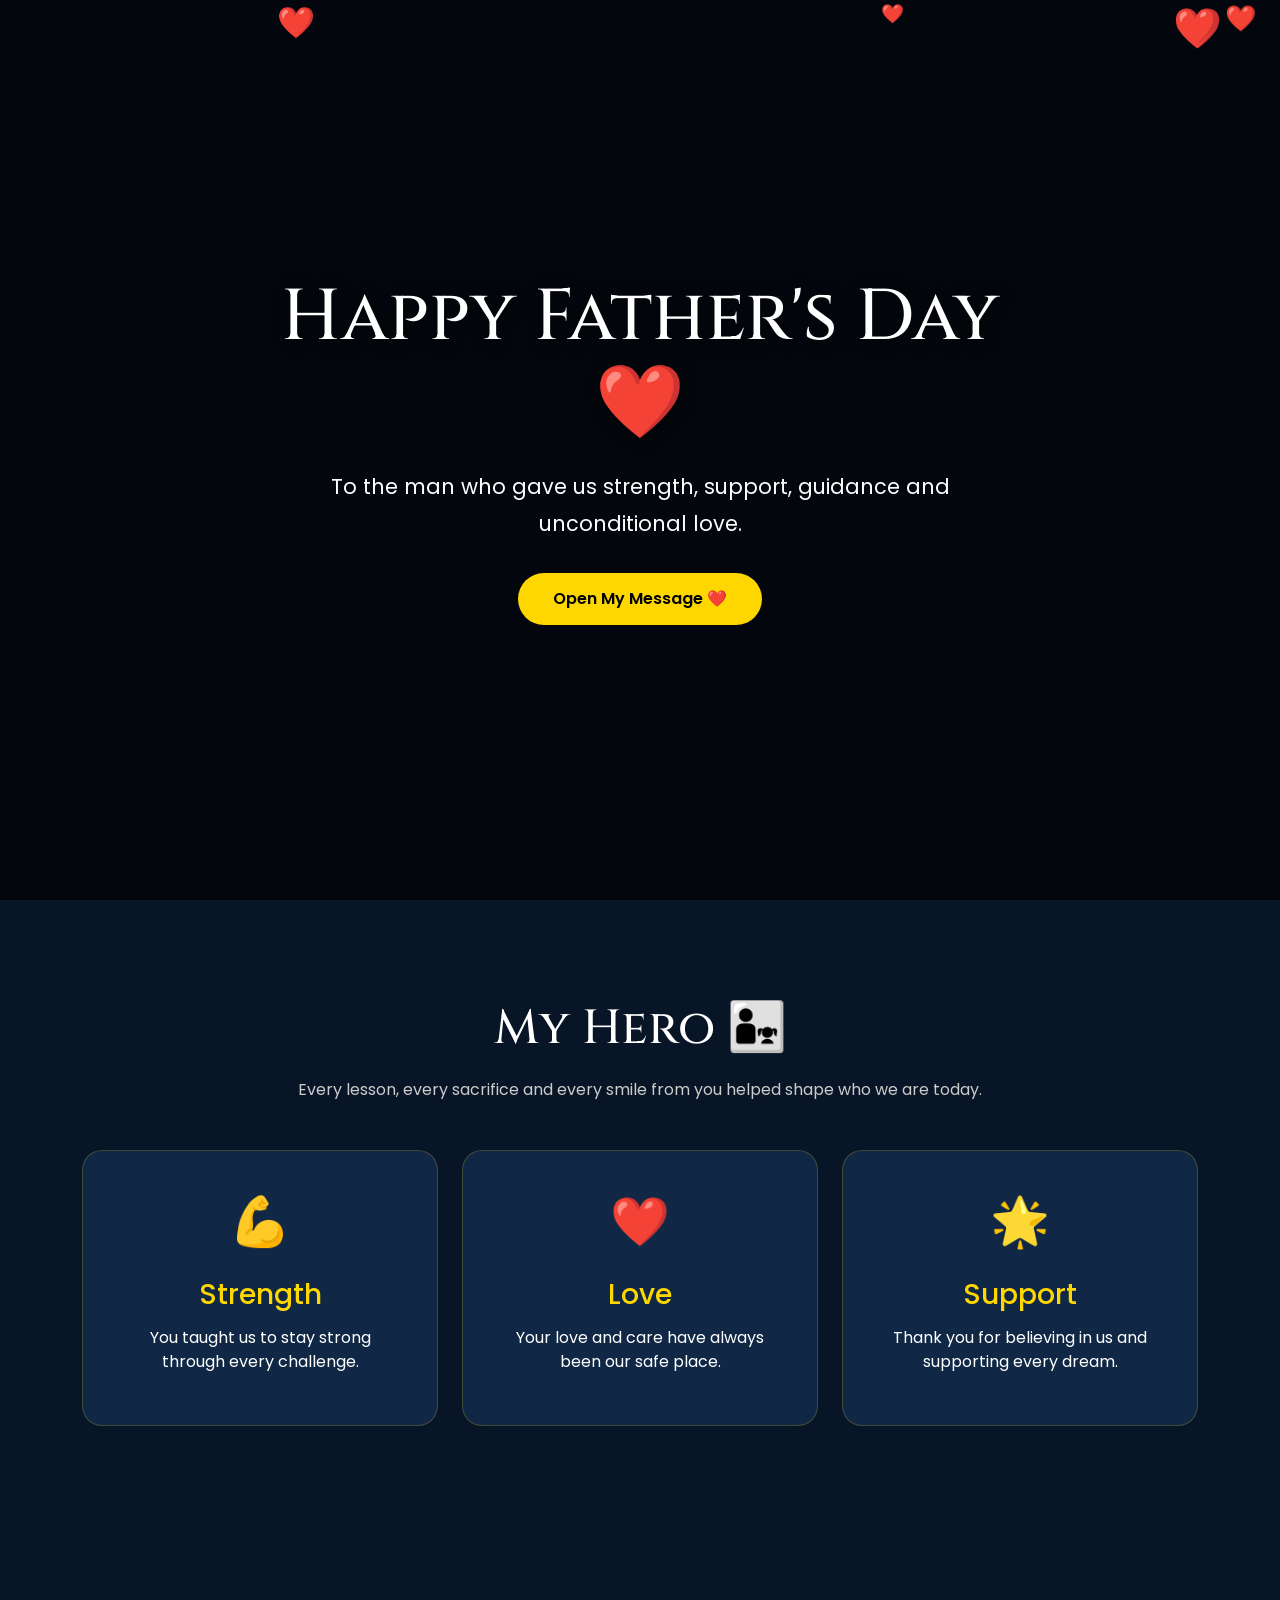
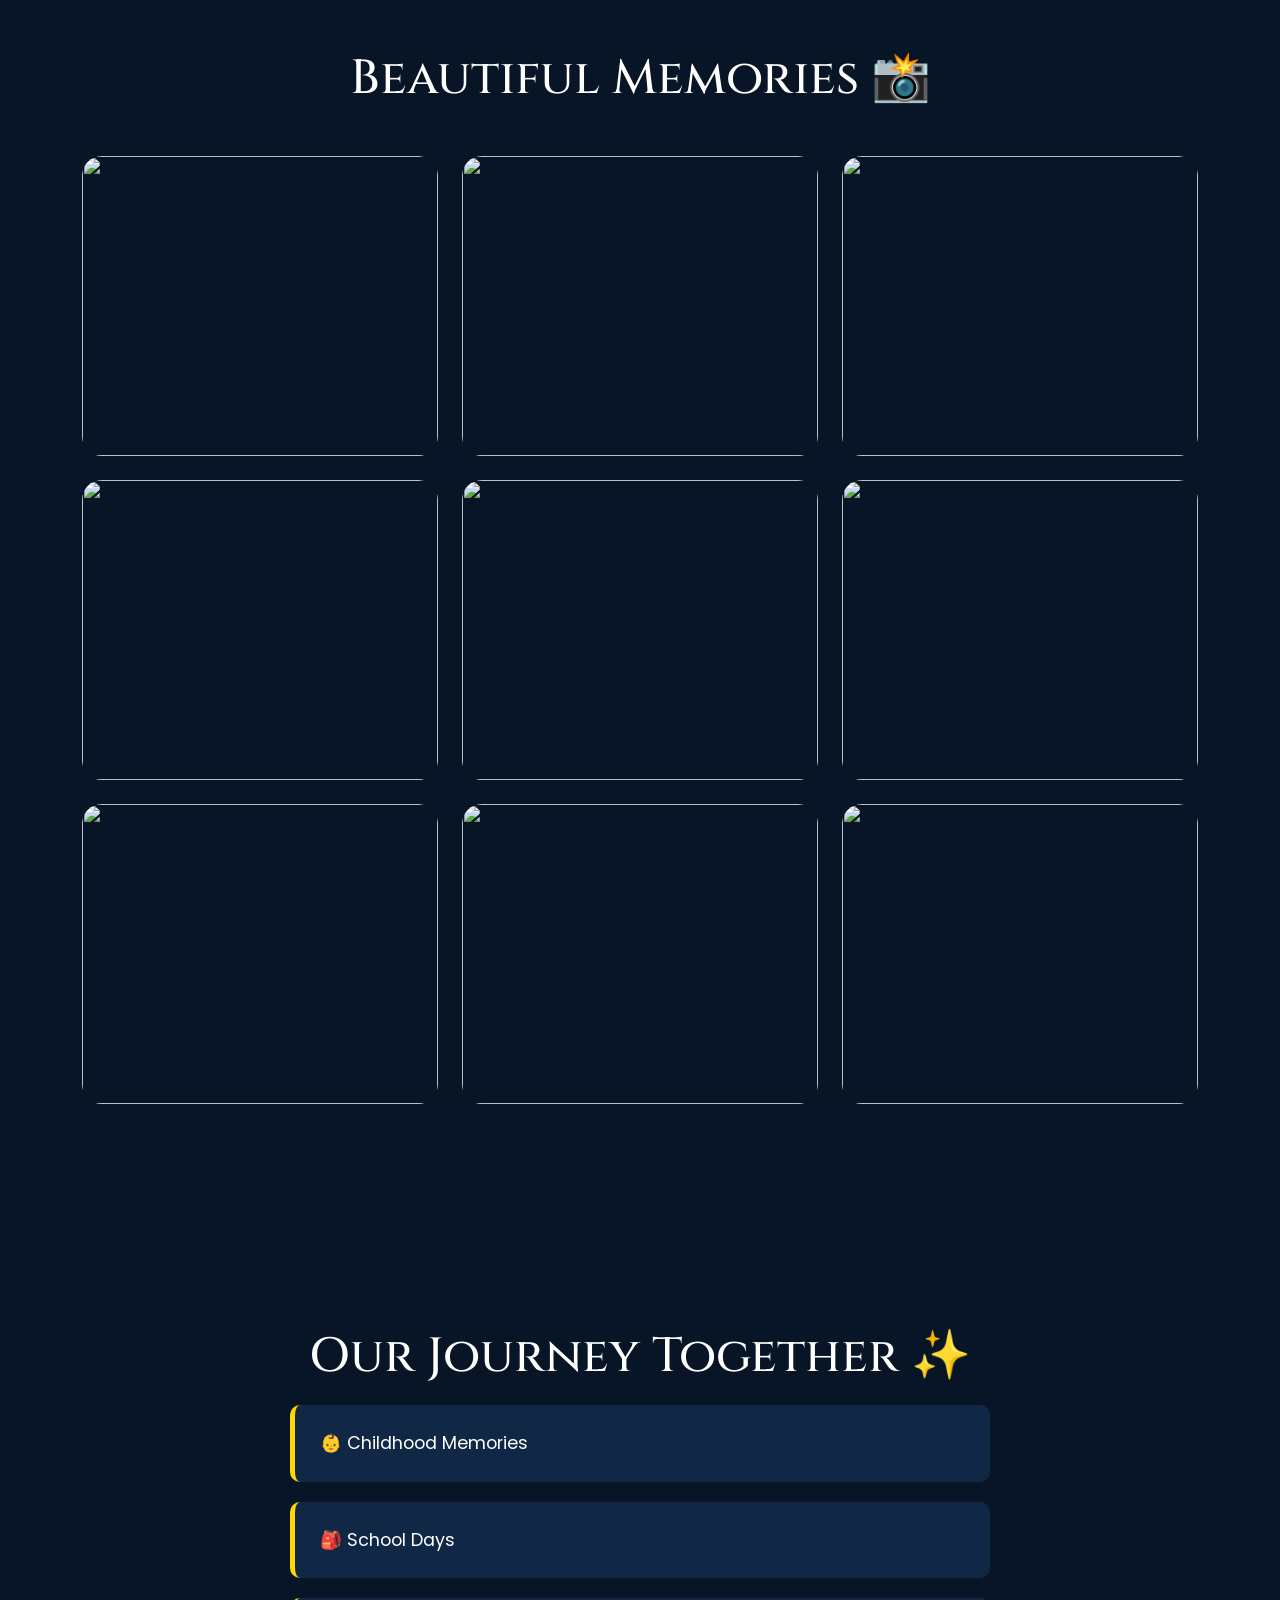
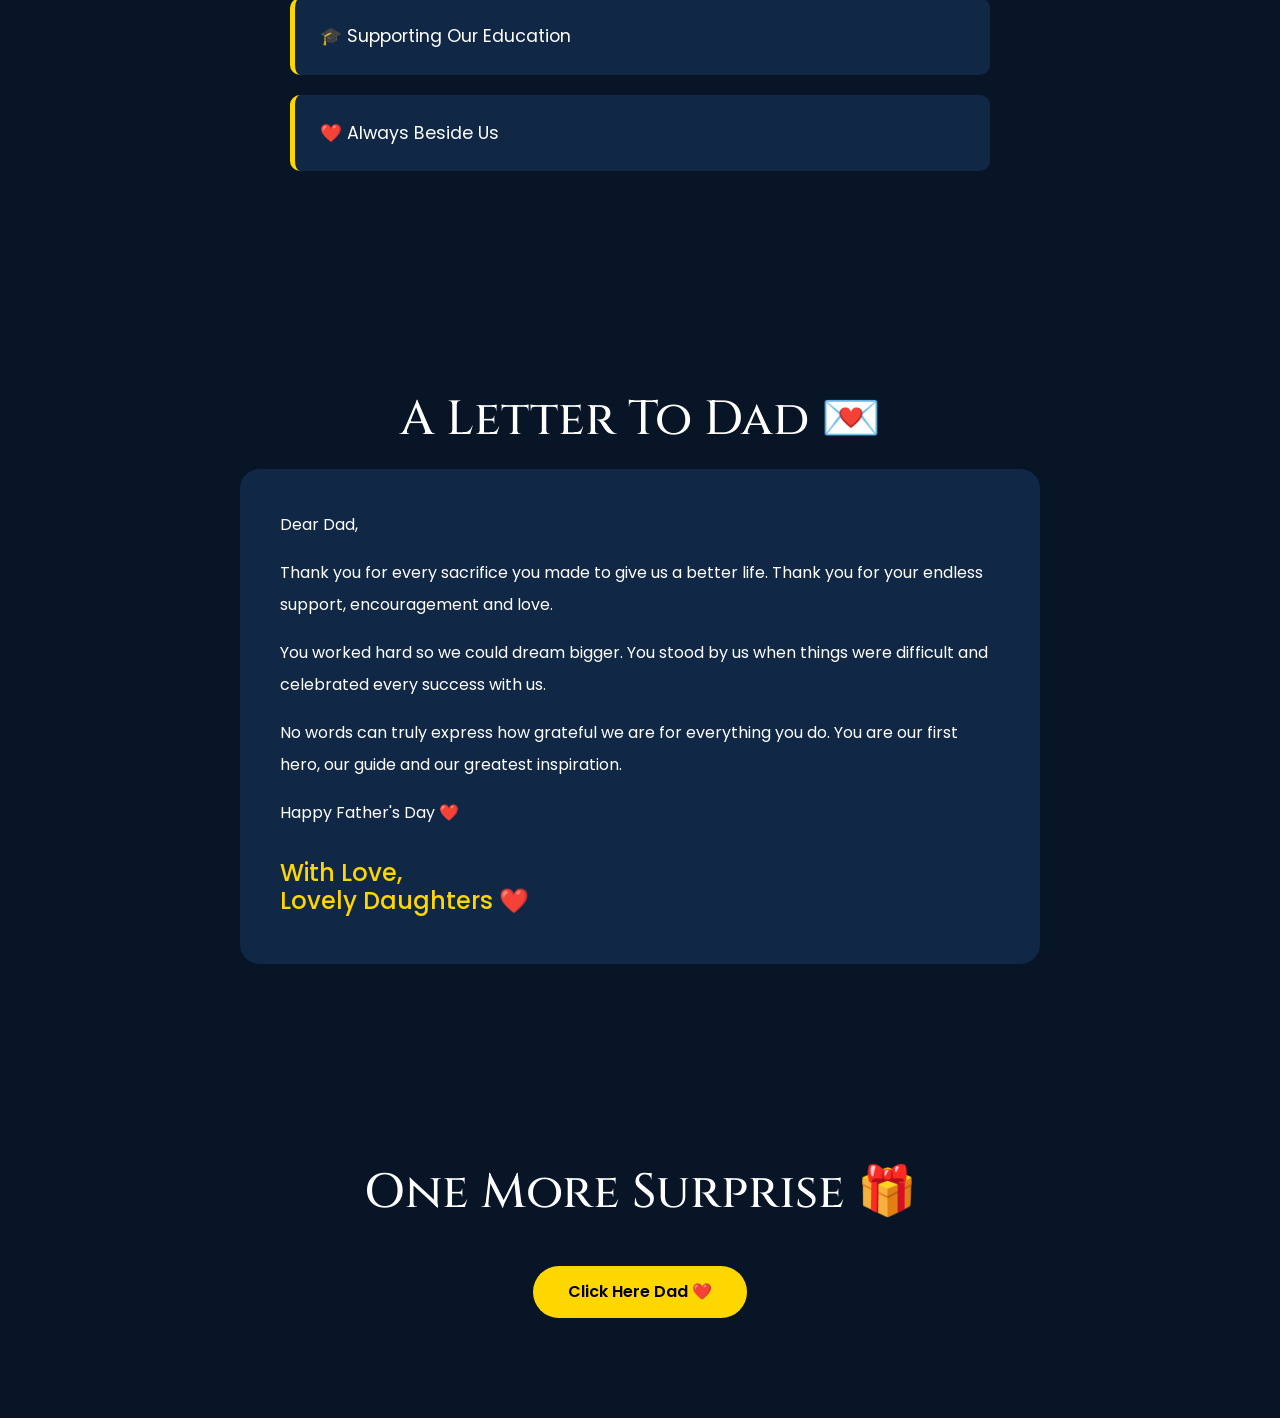
==== index.html @ fd76328b "Initial Father's Day website" ====
<!DOCTYPE html>
<html lang="en">

<head>
    <meta charset="UTF-8">
    <meta name="viewport" content="width=device-width, initial-scale=1.0">
    <title>Happy Father's Day ❤️</title>

    <link href="https://cdn.jsdelivr.net/npm/bootstrap@5.3.3/dist/css/bootstrap.min.css" rel="stylesheet">

    <link href="https://fonts.googleapis.com/css2?family=Cinzel:wght@400;600;700&family=Poppins:wght@300;400;500;600&display=swap" rel="stylesheet">

    <link rel="stylesheet" href="css/style.css">
</head>

<body>

    <!-- Floating Hearts -->
    <div class="hearts-container"></div>

    <!-- Hero Section -->
    <section class="hero">

        <div class="overlay"></div>

        <div class="hero-content">

            <h1 class="hero-title">
                Happy Father's Day ❤️
            </h1>

            <p class="hero-text">
                To the man who gave us strength,
                support, guidance and unconditional love.
            </p>

            <button class="hero-btn" onclick="showMessage()">
                Open My Message ❤️
            </button>

        </div>

    </section>

    <!-- About Dad -->
    <section class="about-section">

        <div class="container">

            <h2 class="section-title">My Hero 👨‍👧</h2>

            <p class="section-subtitle">
                Every lesson, every sacrifice and every smile from you helped shape who we are today.
            </p>

            <div class="row mt-5">

                <div class="col-md-4 mb-4">
                    <div class="about-card">
                        <div class="card-icon">💪</div>
                        <h3>Strength</h3>
                        <p>You taught us to stay strong through every challenge.</p>
                    </div>
                </div>

                <div class="col-md-4 mb-4">
                    <div class="about-card">
                        <div class="card-icon">❤️</div>
                        <h3>Love</h3>
                        <p>Your love and care have always been our safe place.</p>
                    </div>
                </div>

                <div class="col-md-4 mb-4">
                    <div class="about-card">
                        <div class="card-icon">🌟</div>
                        <h3>Support</h3>
                        <p>Thank you for believing in us and supporting every dream.</p>
                    </div>
                </div>

            </div>

        </div>

    </section>

    <!-- Gallery -->
    <section class="gallery-section">

        <div class="container">

            <h2 class="section-title">Beautiful Memories 📸</h2>

            <div class="row mt-5">

                <div class="col-md-4 mb-4">
                    <img src="images/dad1.jpg" class="gallery-img">
                </div>

                <div class="col-md-4 mb-4">
                    <img src="images/dad2.jpg" class="gallery-img">
                </div>

                <div class="col-md-4 mb-4">
                    <img src="images/dad3.jpg" class="gallery-img">
                </div>

                <div class="col-md-4 mb-4">
                    <img src="images/dad4.jpg" class="gallery-img">
                </div>

                <div class="col-md-4 mb-4">
                    <img src="images/dad5.jpg" class="gallery-img">
                </div>

                <div class="col-md-4 mb-4">
                    <img src="images/dad6.jpg" class="gallery-img">
                </div>

                <div class="col-md-4 mb-4">
                    <img src="images/dad7.jpg" class="gallery-img">
                </div>

                <div class="col-md-4 mb-4">
                    <img src="images/dad8.jpg" class="gallery-img">
                </div>

                <div class="col-md-4 mb-4">
                    <img src="images/dad9.jpg" class="gallery-img">
                </div>

            </div>

        </div>

    </section>

    <!-- Timeline -->
    <section class="timeline-section">

        <div class="container">

            <h2 class="section-title">Our Journey Together ✨</h2>

            <div class="timeline">

                <div class="timeline-item">
                    👶 Childhood Memories
                </div>

                <div class="timeline-item">
                    🎒 School Days
                </div>

                <div class="timeline-item">
                    🎓 Supporting Our Education
                </div>

                <div class="timeline-item">
                    ❤️ Always Beside Us
                </div>

            </div>

        </div>

    </section>

    <!-- Letter -->
    <section class="letter-section">

        <div class="container">

            <h2 class="section-title">A Letter To Dad 💌</h2>

            <div class="letter-box">

                <p>
                    Dear Dad,
                </p>

                <p>
                    Thank you for every sacrifice you made to give us a better life.
                    Thank you for your endless support, encouragement and love.
                </p>

                <p>
                    You worked hard so we could dream bigger.
                    You stood by us when things were difficult and celebrated every success with us.
                </p>

                <p>
                    No words can truly express how grateful we are for everything you do.
                    You are our first hero, our guide and our greatest inspiration.
                </p>

                <p>
                    Happy Father's Day ❤️
                </p>

                <h4>
                    With Love,<br>
                    Lovely Daughters ❤️
                </h4>

            </div>

        </div>

    </section>

    <!-- Surprise -->
    <section class="surprise-section">

        <div class="container text-center">

            <h2 class="section-title">
                One More Surprise 🎁
            </h2>

            <button class="hero-btn mt-4" onclick="showMessage()">
                Click Here Dad ❤️
            </button>

        </div>

    </section>

    <!-- Popup -->
    <div id="popup">

        <div class="popup-content">

            <h2>❤️ Happy Father's Day ❤️</h2>

            <p>
                Thank you for your sacrifices,
                your support,
                your love,
                and for always being there for us.
            </p>

            <p>
                We love you Dad ❤️
            </p>

            <button class="hero-btn" onclick="closeMessage()">
                Close
            </button>

        </div>

    </div>

    <script src="js/script.js"></script>

</body>

</html>
---- css/style.css ----
@import url('https://fonts.googleapis.com/css2?family=Cinzel:wght@400;600;700&family=Poppins:wght@300;400;500;600&display=swap');

*{
    margin:0;
    padding:0;
    box-sizing:border-box;
}

html{
    scroll-behavior:smooth;
}

body{
    font-family:'Poppins',sans-serif;
    background:#081526;
    color:white;
    overflow-x:hidden;
}

/* Floating Hearts */

.hearts-container{
    position:fixed;
    width:100%;
    height:100%;
    top:0;
    left:0;
    pointer-events:none;
    z-index:1;
}

.heart{
    position:absolute;
    color:#FFD700;
    font-size:20px;
    animation:floatHeart 8s linear infinite;
}

@keyframes floatHeart{
    0%{
        transform:translateY(100vh);
        opacity:0;
    }

    10%{
        opacity:1;
    }

    100%{
        transform:translateY(-100px);
        opacity:0;
    }
}

/* Hero */

.hero{
    height:100vh;
    background:url('../images/dad.jpg');
    background-size:cover;
    background-position:center;
    position:relative;
    display:flex;
    justify-content:center;
    align-items:center;
    text-align:center;
}

.overlay{
    position:absolute;
    width:100%;
    height:100%;
    background:rgba(0,0,0,0.65);
}

.hero-content{
    position:relative;
    z-index:2;
    max-width:800px;
    padding:20px;
}

.hero-title{
    font-family:'Cinzel',serif;
    font-size:4.5rem;
    margin-bottom:20px;
    text-shadow:2px 2px 15px rgba(0,0,0,0.8);
}

.hero-text{
    font-size:1.3rem;
    line-height:1.8;
    margin-bottom:30px;
}

.hero-btn{
    background:#FFD700;
    color:#000;
    border:none;
    padding:14px 35px;
    border-radius:50px;
    font-weight:600;
    transition:0.3s;
    cursor:pointer;
}

.hero-btn:hover{
    transform:translateY(-5px);
    box-shadow:0 10px 20px rgba(255,215,0,0.3);
}

/* Sections */

.about-section,
.gallery-section,
.timeline-section,
.letter-section,
.surprise-section{
    padding:100px 0;
}

.section-title{
    text-align:center;
    font-family:'Cinzel',serif;
    font-size:3rem;
    margin-bottom:20px;
}

.section-subtitle{
    text-align:center;
    max-width:700px;
    margin:auto;
    color:#cccccc;
}

/* Cards */

.about-card{
    background:#102845;
    padding:35px;
    border-radius:20px;
    text-align:center;
    transition:0.4s;
    height:100%;
    border:1px solid rgba(255,215,0,0.2);
}

.about-card:hover{
    transform:translateY(-10px);
}

.card-icon{
    font-size:3rem;
    margin-bottom:20px;
}

.about-card h3{
    color:#FFD700;
    margin-bottom:15px;
}

/* Gallery */

.gallery-img{
    width:100%;
    height:300px;
    object-fit:cover;
    border-radius:20px;
    transition:0.4s;
}

.gallery-img:hover{
    transform:scale(1.05);
}

/* Timeline */

.timeline{
    max-width:700px;
    margin:auto;
}

.timeline-item{
    background:#102845;
    margin:20px 0;
    padding:25px;
    border-left:5px solid #FFD700;
    border-radius:10px;
    font-size:1.1rem;
}

/* Letter */

.letter-box{
    max-width:800px;
    margin:auto;
    background:#102845;
    padding:40px;
    border-radius:20px;
    line-height:2;
    text-align:left;
}

.letter-box h4{
    margin-top:30px;
    color:#FFD700;
}

/* Popup */

#popup{
    position:fixed;
    top:0;
    left:0;
    width:100%;
    height:100%;
    background:rgba(0,0,0,0.8);
    display:none;
    justify-content:center;
    align-items:center;
    z-index:9999;
}

.popup-content{
    background:white;
    color:black;
    max-width:500px;
    width:90%;
    padding:40px;
    border-radius:20px;
    text-align:center;
}

.popup-content h2{
    margin-bottom:20px;
}

.popup-content p{
    margin-bottom:15px;
    line-height:1.8;
}

/* Mobile */

@media(max-width:768px){

    .hero-title{
        font-size:2.7rem;
    }

    .hero-text{
        font-size:1rem;
    }

    .section-title{
        font-size:2rem;
    }

    .gallery-img{
        height:220px;
    }

    .letter-box{
        padding:25px;
    }
}
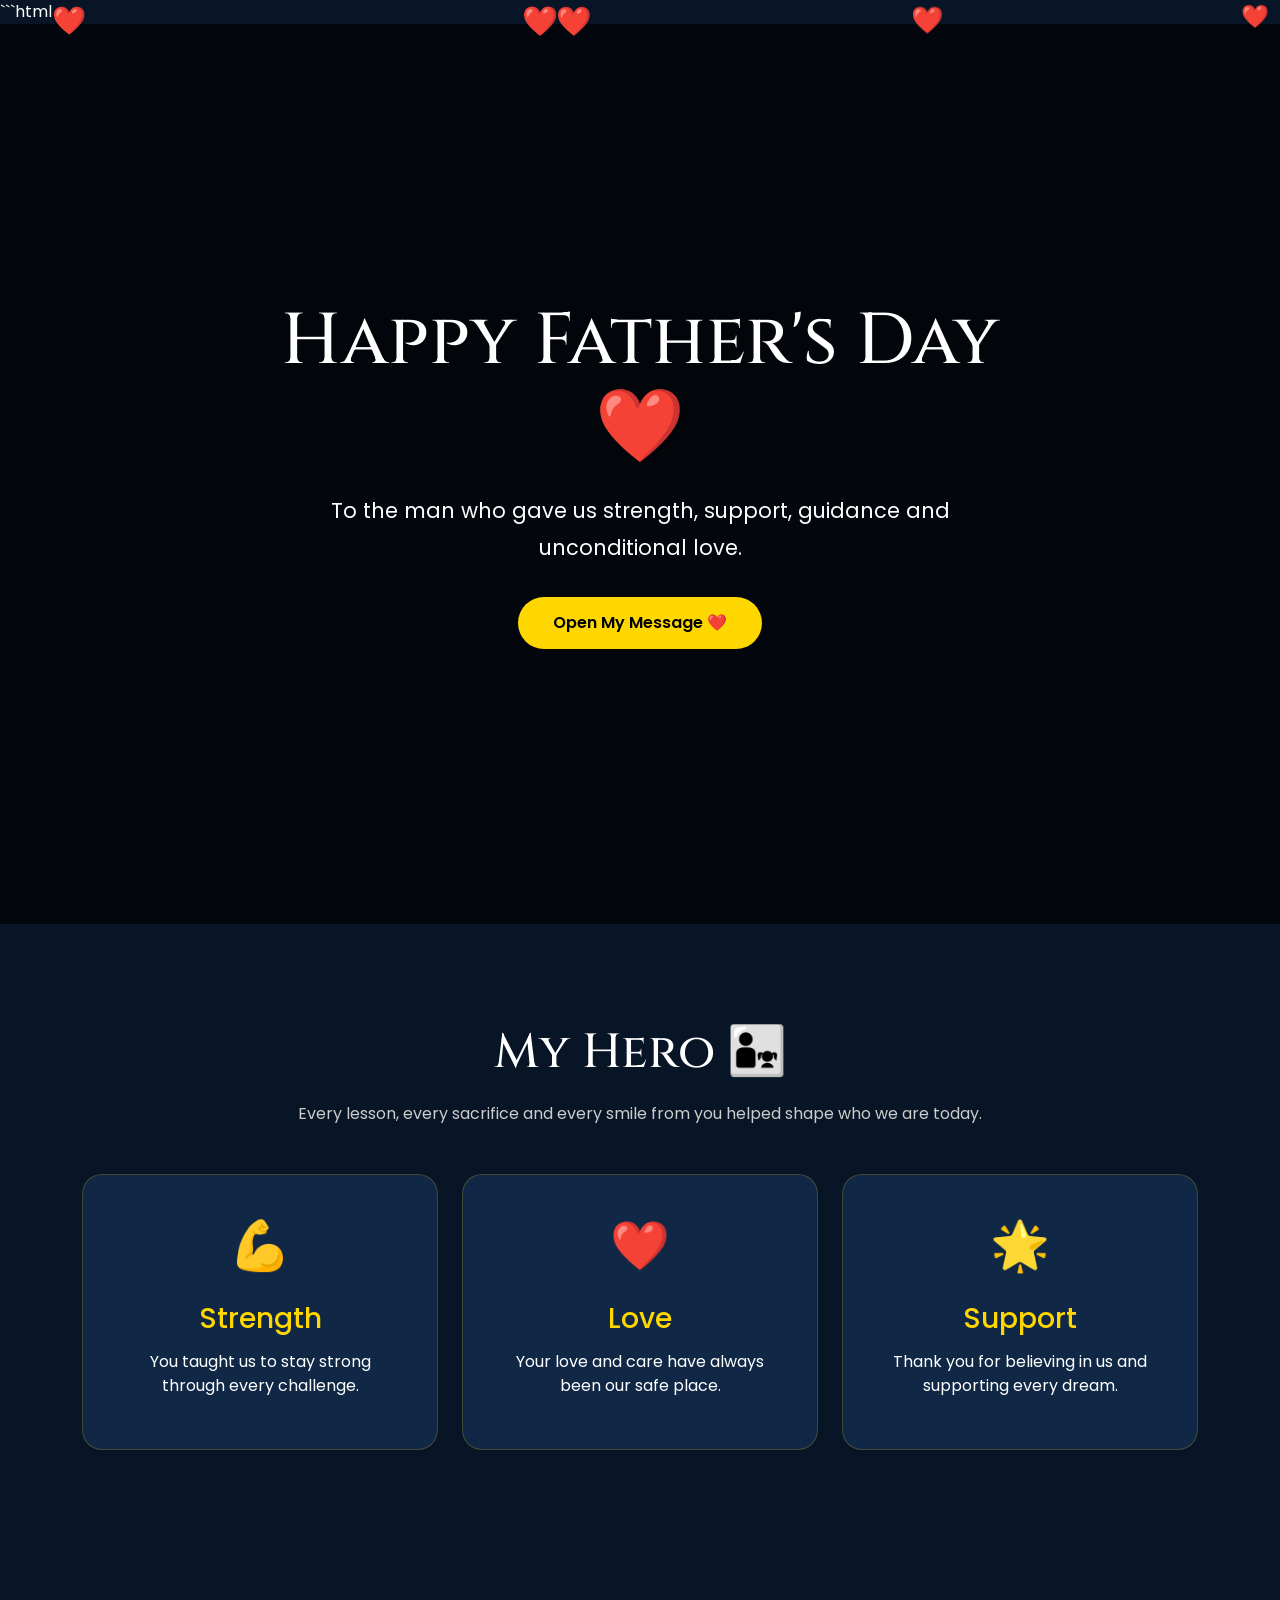
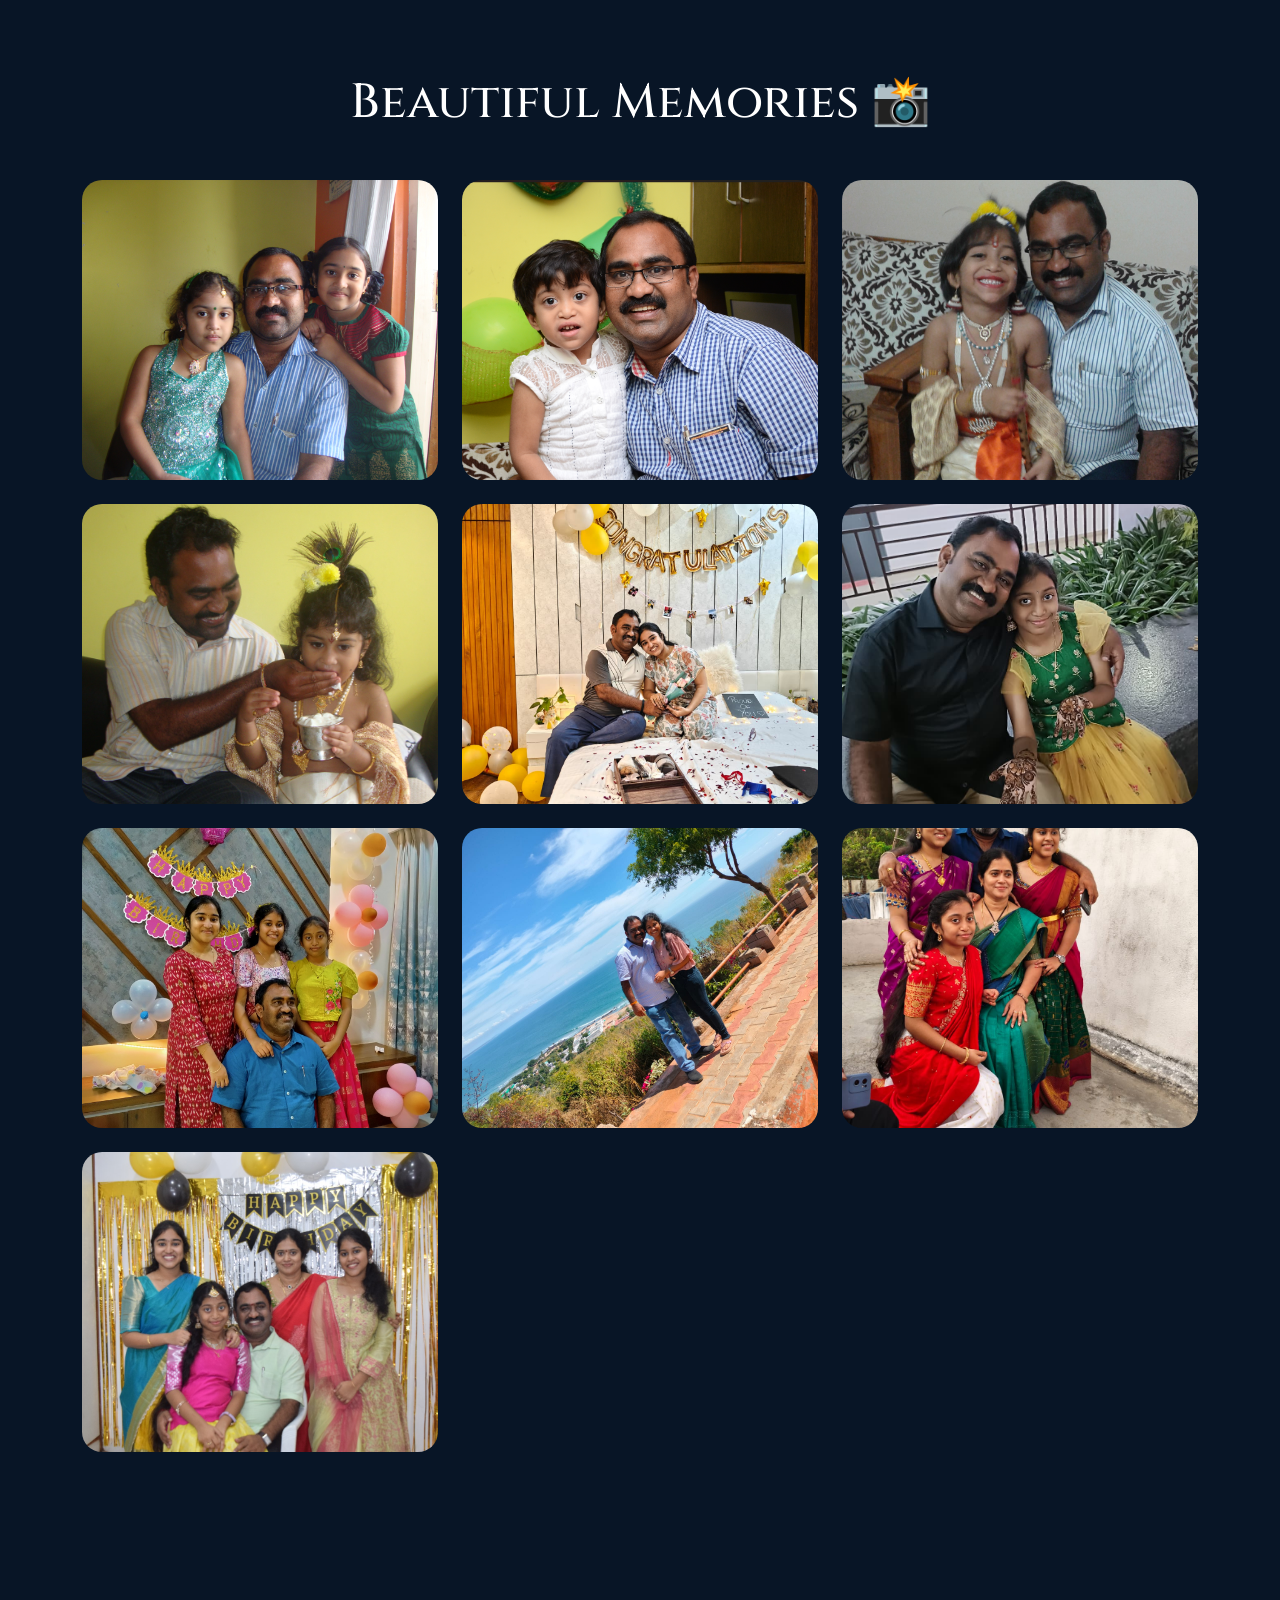
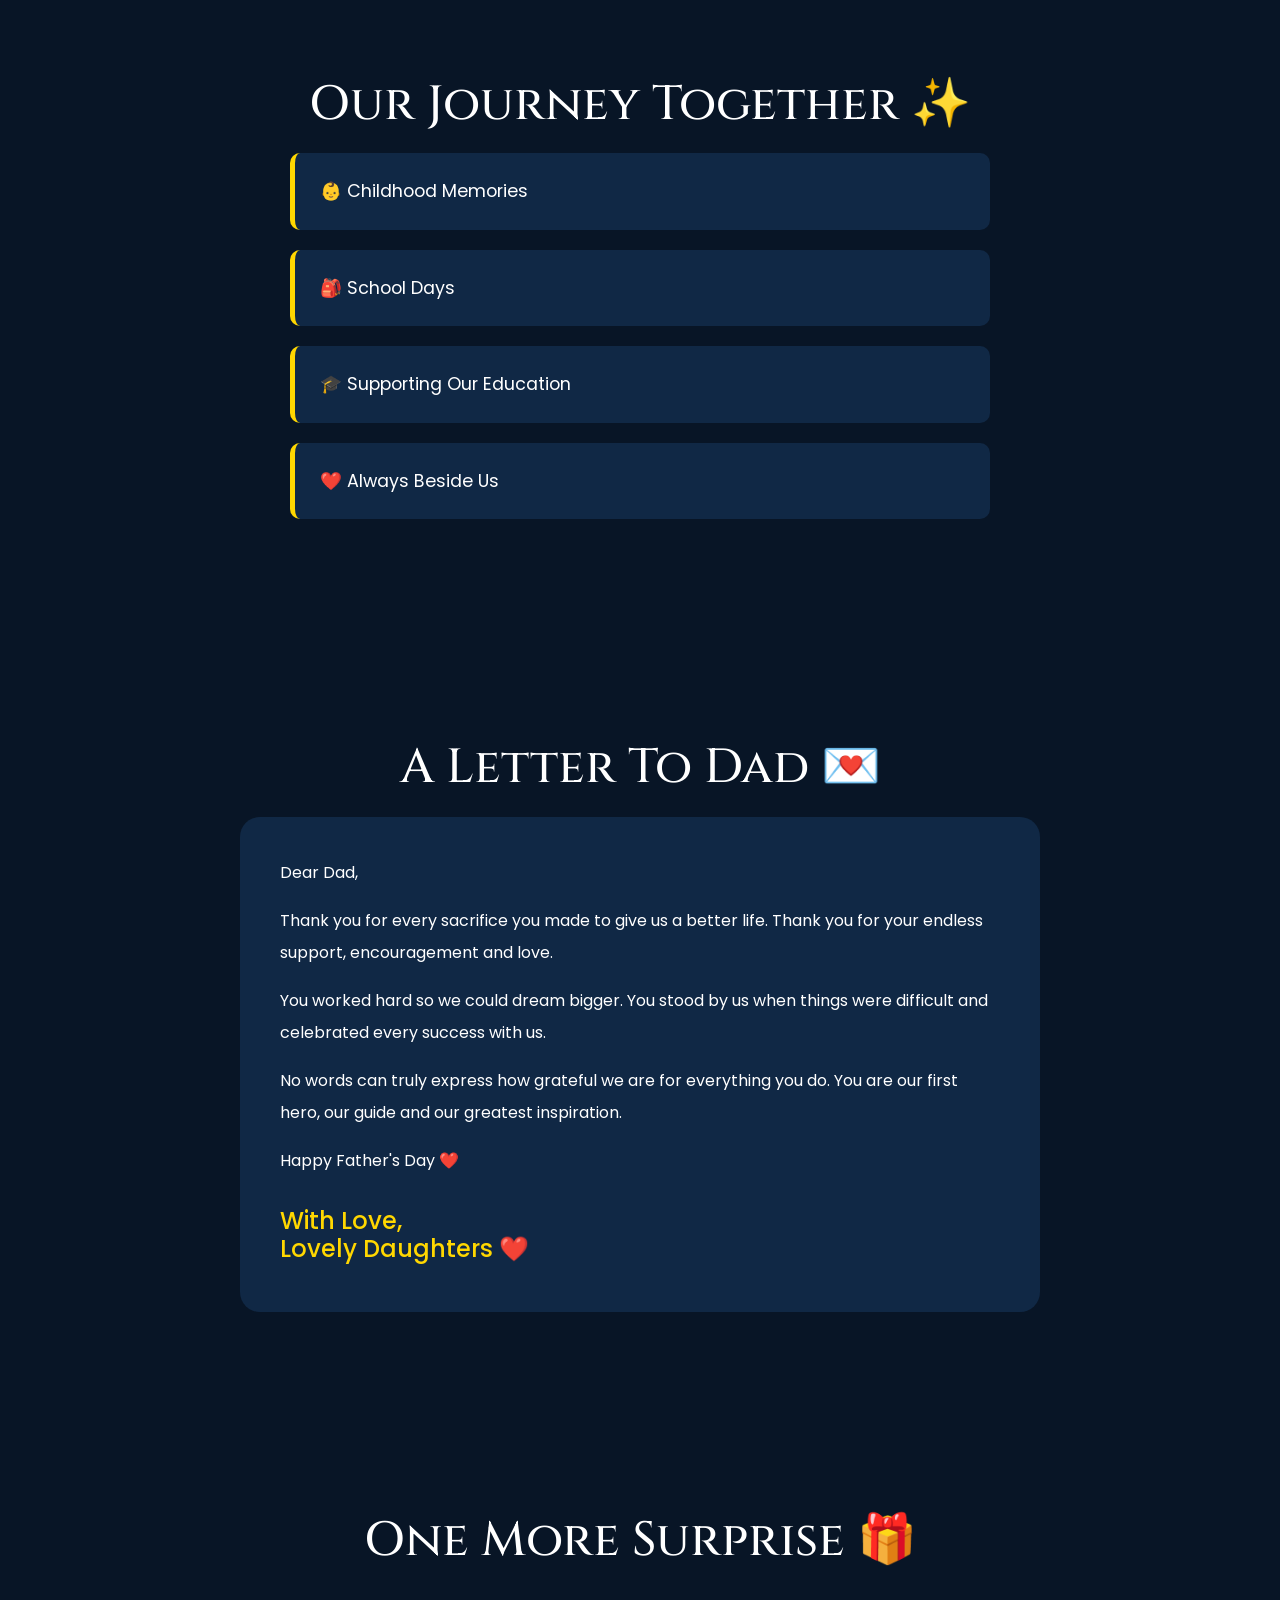
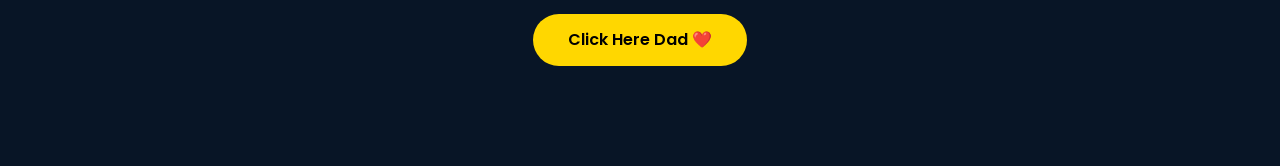
==== commit 76ae12b1: "Fixed all image paths" ====
--- a/index.html
+++ b/index.html
@@ -1,3 +1,4 @@
+```html
 <!DOCTYPE html>
 <html lang="en">
 
@@ -15,10 +16,8 @@
 
 <body>
 
-    <!-- Floating Hearts -->
     <div class="hearts-container"></div>
 
-    <!-- Hero Section -->
     <section class="hero">
 
         <div class="overlay"></div>
@@ -42,7 +41,6 @@
 
     </section>
 
-    <!-- About Dad -->
     <section class="about-section">
 
         <div class="container">
@@ -85,7 +83,6 @@
 
     </section>
 
-    <!-- Gallery -->
     <section class="gallery-section">
 
         <div class="container">
@@ -95,48 +92,51 @@
             <div class="row mt-5">
 
                 <div class="col-md-4 mb-4">
-                    <img src="images/dad1.jpg" class="gallery-img">
-                </div>
-
-                <div class="col-md-4 mb-4">
-                    <img src="images/dad2.jpg" class="gallery-img">
-                </div>
-
-                <div class="col-md-4 mb-4">
-                    <img src="images/dad3.jpg" class="gallery-img">
-                </div>
-
-                <div class="col-md-4 mb-4">
-                    <img src="images/dad4.jpg" class="gallery-img">
-                </div>
-
-                <div class="col-md-4 mb-4">
-                    <img src="images/dad5.jpg" class="gallery-img">
-                </div>
-
-                <div class="col-md-4 mb-4">
-                    <img src="images/dad6.jpg" class="gallery-img">
-                </div>
-
-                <div class="col-md-4 mb-4">
-                    <img src="images/dad7.jpg" class="gallery-img">
-                </div>
-
-                <div class="col-md-4 mb-4">
-                    <img src="images/dad8.jpg" class="gallery-img">
-                </div>
-
-                <div class="col-md-4 mb-4">
-                    <img src="images/dad9.jpg" class="gallery-img">
-                </div>
-
-            </div>
-
-        </div>
-
-    </section>
-
-    <!-- Timeline -->
+                    <img src="images/dad1.png" class="gallery-img">
+                </div>
+
+                <div class="col-md-4 mb-4">
+                    <img src="images/dad2.png" class="gallery-img">
+                </div>
+
+                <div class="col-md-4 mb-4">
+                    <img src="images/dad3.png" class="gallery-img">
+                </div>
+
+                <div class="col-md-4 mb-4">
+                    <img src="images/dad4.png" class="gallery-img">
+                </div>
+
+                <div class="col-md-4 mb-4">
+                    <img src="images/dad5.png" class="gallery-img">
+                </div>
+
+                <div class="col-md-4 mb-4">
+                    <img src="images/dad6.png" class="gallery-img">
+                </div>
+
+                <div class="col-md-4 mb-4">
+                    <img src="images/dad7.png" class="gallery-img">
+                </div>
+
+                <div class="col-md-4 mb-4">
+                    <img src="images/dad8.png" class="gallery-img">
+                </div>
+
+                <div class="col-md-4 mb-4">
+                    <img src="images/dad9.png" class="gallery-img">
+                </div>
+
+                <div class="col-md-4 mb-4">
+                    <img src="images/dad10.png" class="gallery-img">
+                </div>
+
+            </div>
+
+        </div>
+
+    </section>
+
     <section class="timeline-section">
 
         <div class="container">
@@ -167,7 +167,6 @@
 
     </section>
 
-    <!-- Letter -->
     <section class="letter-section">
 
         <div class="container">
@@ -176,9 +175,7 @@
 
             <div class="letter-box">
 
-                <p>
-                    Dear Dad,
-                </p>
+                <p>Dear Dad,</p>
 
                 <p>
                     Thank you for every sacrifice you made to give us a better life.
@@ -210,7 +207,6 @@
 
     </section>
 
-    <!-- Surprise -->
     <section class="surprise-section">
 
         <div class="container text-center">
@@ -227,7 +223,6 @@
 
     </section>
 
-    <!-- Popup -->
     <div id="popup">
 
         <div class="popup-content">
@@ -257,4 +252,5 @@
 
 </body>
 
-</html>+</html>
+
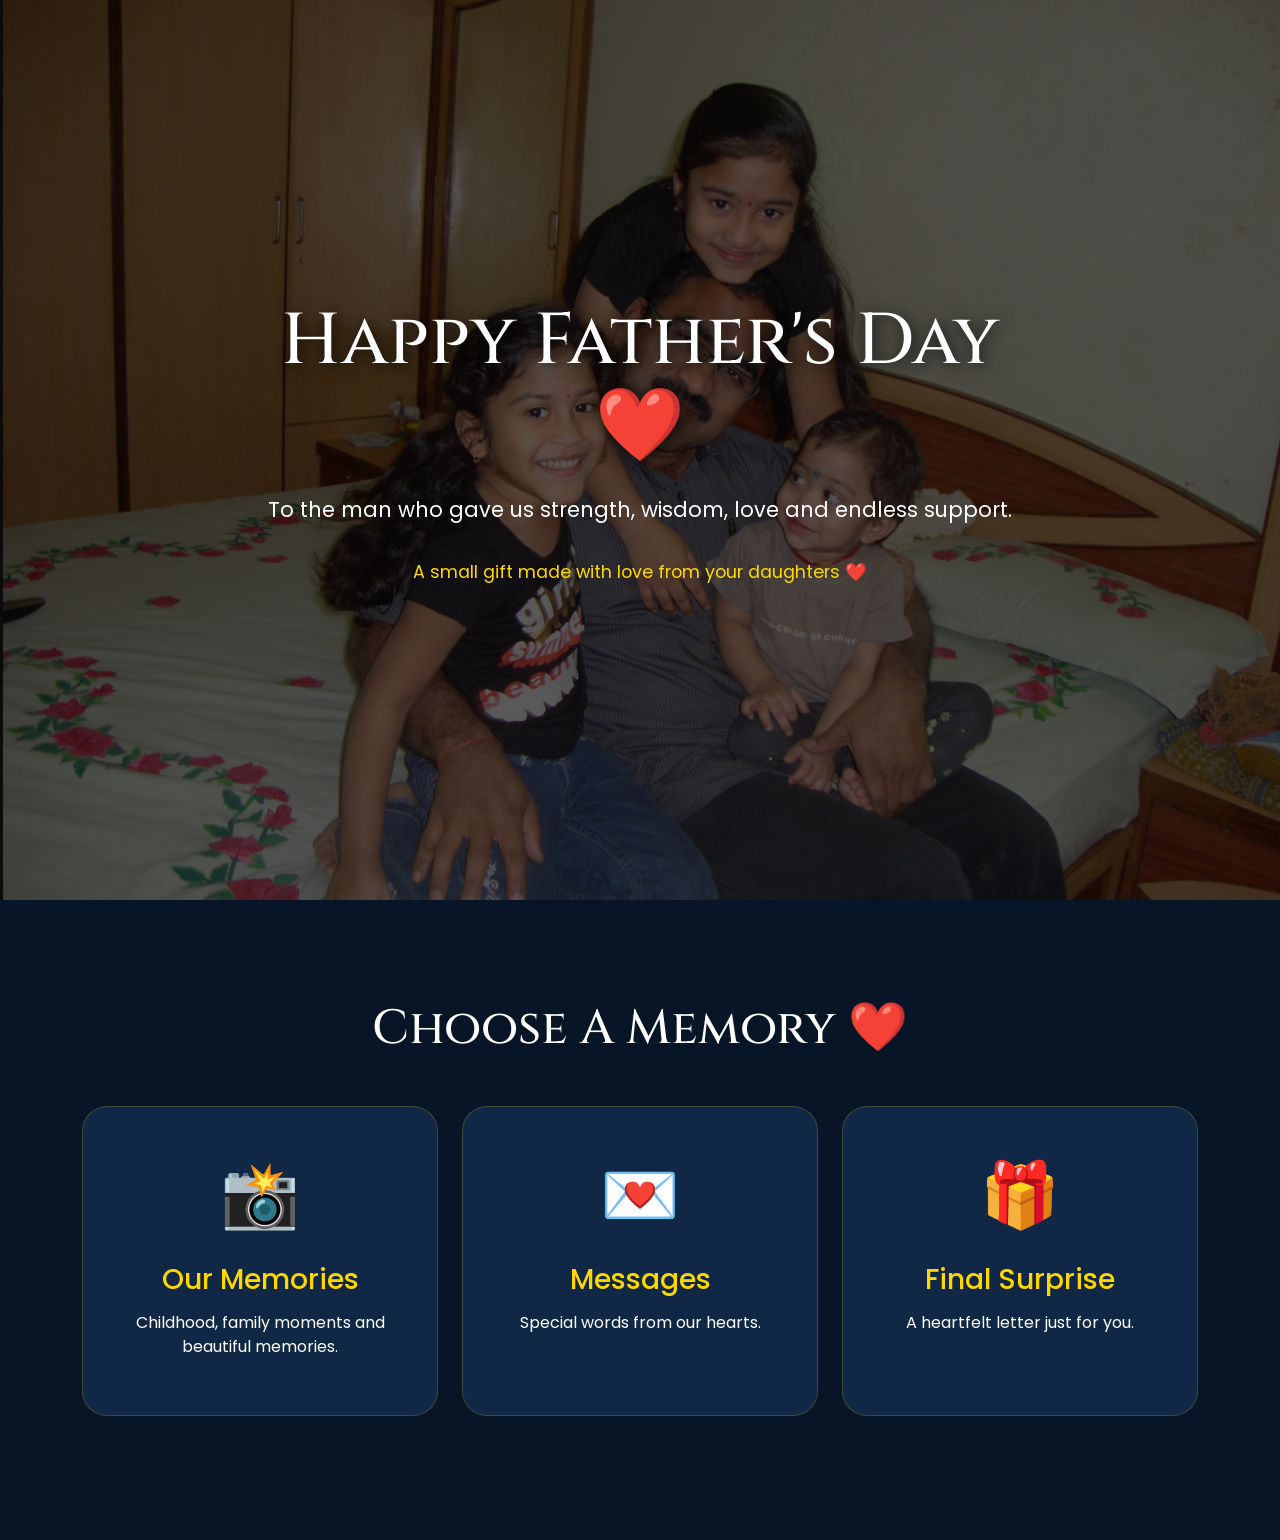
==== commit 21541c95: "Added premium homepage" ====
--- a/index.html
+++ b/index.html
@@ -1,22 +1,32 @@
-```html
 <!DOCTYPE html>
 <html lang="en">
 
 <head>
+
     <meta charset="UTF-8">
     <meta name="viewport" content="width=device-width, initial-scale=1.0">
+
     <title>Happy Father's Day ❤️</title>
 
-    <link href="https://cdn.jsdelivr.net/npm/bootstrap@5.3.3/dist/css/bootstrap.min.css" rel="stylesheet">
+    <link href="https://cdn.jsdelivr.net/npm/bootstrap@5.3.3/dist/css/bootstrap.min.css"
+          rel="stylesheet">
 
-    <link href="https://fonts.googleapis.com/css2?family=Cinzel:wght@400;600;700&family=Poppins:wght@300;400;500;600&display=swap" rel="stylesheet">
+    <link href="https://fonts.googleapis.com/css2?family=Cinzel:wght@400;600;700&family=Poppins:wght@300;400;500;600&display=swap"
+          rel="stylesheet">
 
     <link rel="stylesheet" href="css/style.css">
+
 </head>
 
 <body>
 
-    <div class="hearts-container"></div>
+    <!-- Background Music -->
+
+    <audio autoplay loop>
+        <source src="music/song.mp3" type="audio/mpeg">
+    </audio>
+
+    <!-- Hero Section -->
 
     <section class="hero">
 
@@ -30,51 +40,87 @@
 
             <p class="hero-text">
                 To the man who gave us strength,
-                support, guidance and unconditional love.
+                wisdom, love and endless support.
             </p>
 
-            <button class="hero-btn" onclick="showMessage()">
-                Open My Message ❤️
-            </button>
+            <p class="hero-subtext">
+                A small gift made with love from your daughters ❤️
+            </p>
 
         </div>
 
     </section>
 
-    <section class="about-section">
+    <!-- Navigation Cards -->
+
+    <section class="home-menu">
 
         <div class="container">
 
-            <h2 class="section-title">My Hero 👨‍👧</h2>
-
-            <p class="section-subtitle">
-                Every lesson, every sacrifice and every smile from you helped shape who we are today.
-            </p>
+            <h2 class="section-title">
+                Choose A Memory ❤️
+            </h2>
 
             <div class="row mt-5">
 
                 <div class="col-md-4 mb-4">
-                    <div class="about-card">
-                        <div class="card-icon">💪</div>
-                        <h3>Strength</h3>
-                        <p>You taught us to stay strong through every challenge.</p>
-                    </div>
+
+                    <a href="memories.html" class="menu-card-link">
+
+                        <div class="menu-card">
+
+                            <div class="menu-icon">📸</div>
+
+                            <h3>Our Memories</h3>
+
+                            <p>
+                                Childhood, family moments and beautiful memories.
+                            </p>
+
+                        </div>
+
+                    </a>
+
                 </div>
 
                 <div class="col-md-4 mb-4">
-                    <div class="about-card">
-                        <div class="card-icon">❤️</div>
-                        <h3>Love</h3>
-                        <p>Your love and care have always been our safe place.</p>
-                    </div>
+
+                    <a href="messages.html" class="menu-card-link">
+
+                        <div class="menu-card">
+
+                            <div class="menu-icon">💌</div>
+
+                            <h3>Messages</h3>
+
+                            <p>
+                                Special words from our hearts.
+                            </p>
+
+                        </div>
+
+                    </a>
+
                 </div>
 
                 <div class="col-md-4 mb-4">
-                    <div class="about-card">
-                        <div class="card-icon">🌟</div>
-                        <h3>Support</h3>
-                        <p>Thank you for believing in us and supporting every dream.</p>
-                    </div>
+
+                    <a href="final.html" class="menu-card-link">
+
+                        <div class="menu-card">
+
+                            <div class="menu-icon">🎁</div>
+
+                            <h3>Final Surprise</h3>
+
+                            <p>
+                                A heartfelt letter just for you.
+                            </p>
+
+                        </div>
+
+                    </a>
+
                 </div>
 
             </div>
@@ -83,173 +129,6 @@
 
     </section>
 
-    <section class="gallery-section">
-
-        <div class="container">
-
-            <h2 class="section-title">Beautiful Memories 📸</h2>
-
-            <div class="row mt-5">
-
-                <div class="col-md-4 mb-4">
-                    <img src="images/dad1.png" class="gallery-img">
-                </div>
-
-                <div class="col-md-4 mb-4">
-                    <img src="images/dad2.png" class="gallery-img">
-                </div>
-
-                <div class="col-md-4 mb-4">
-                    <img src="images/dad3.png" class="gallery-img">
-                </div>
-
-                <div class="col-md-4 mb-4">
-                    <img src="images/dad4.png" class="gallery-img">
-                </div>
-
-                <div class="col-md-4 mb-4">
-                    <img src="images/dad5.png" class="gallery-img">
-                </div>
-
-                <div class="col-md-4 mb-4">
-                    <img src="images/dad6.png" class="gallery-img">
-                </div>
-
-                <div class="col-md-4 mb-4">
-                    <img src="images/dad7.png" class="gallery-img">
-                </div>
-
-                <div class="col-md-4 mb-4">
-                    <img src="images/dad8.png" class="gallery-img">
-                </div>
-
-                <div class="col-md-4 mb-4">
-                    <img src="images/dad9.png" class="gallery-img">
-                </div>
-
-                <div class="col-md-4 mb-4">
-                    <img src="images/dad10.png" class="gallery-img">
-                </div>
-
-            </div>
-
-        </div>
-
-    </section>
-
-    <section class="timeline-section">
-
-        <div class="container">
-
-            <h2 class="section-title">Our Journey Together ✨</h2>
-
-            <div class="timeline">
-
-                <div class="timeline-item">
-                    👶 Childhood Memories
-                </div>
-
-                <div class="timeline-item">
-                    🎒 School Days
-                </div>
-
-                <div class="timeline-item">
-                    🎓 Supporting Our Education
-                </div>
-
-                <div class="timeline-item">
-                    ❤️ Always Beside Us
-                </div>
-
-            </div>
-
-        </div>
-
-    </section>
-
-    <section class="letter-section">
-
-        <div class="container">
-
-            <h2 class="section-title">A Letter To Dad 💌</h2>
-
-            <div class="letter-box">
-
-                <p>Dear Dad,</p>
-
-                <p>
-                    Thank you for every sacrifice you made to give us a better life.
-                    Thank you for your endless support, encouragement and love.
-                </p>
-
-                <p>
-                    You worked hard so we could dream bigger.
-                    You stood by us when things were difficult and celebrated every success with us.
-                </p>
-
-                <p>
-                    No words can truly express how grateful we are for everything you do.
-                    You are our first hero, our guide and our greatest inspiration.
-                </p>
-
-                <p>
-                    Happy Father's Day ❤️
-                </p>
-
-                <h4>
-                    With Love,<br>
-                    Lovely Daughters ❤️
-                </h4>
-
-            </div>
-
-        </div>
-
-    </section>
-
-    <section class="surprise-section">
-
-        <div class="container text-center">
-
-            <h2 class="section-title">
-                One More Surprise 🎁
-            </h2>
-
-            <button class="hero-btn mt-4" onclick="showMessage()">
-                Click Here Dad ❤️
-            </button>
-
-        </div>
-
-    </section>
-
-    <div id="popup">
-
-        <div class="popup-content">
-
-            <h2>❤️ Happy Father's Day ❤️</h2>
-
-            <p>
-                Thank you for your sacrifices,
-                your support,
-                your love,
-                and for always being there for us.
-            </p>
-
-            <p>
-                We love you Dad ❤️
-            </p>
-
-            <button class="hero-btn" onclick="closeMessage()">
-                Close
-            </button>
-
-        </div>
-
-    </div>
-
-    <script src="js/script.js"></script>
-
 </body>
 
 </html>
--- a/css/style.css
+++ b/css/style.css
@@ -56,9 +56,10 @@
 
 .hero{
     height:100vh;
-    background:url('../images/dad.jpg');
+    background:url('../images/dad.png');
     background-size:cover;
-    background-position:center;
+    background-position:center center;
+    background-repeat:no-repeat;
     position:relative;
     display:flex;
     justify-content:center;
@@ -263,4 +264,172 @@
     .letter-box{
         padding:25px;
     }
-}+}
+.button-group{
+    display:flex;
+    justify-content:center;
+    gap:20px;
+    flex-wrap:wrap;
+}
+
+.button-group a{
+    text-decoration:none;
+}
+
+.hero-btn{
+    display:inline-block;
+}
+.message-section{
+    padding:60px 0;
+}
+
+.message-card{
+    background:#102845;
+    border-left:5px solid #FFD700;
+    padding:25px;
+    margin-bottom:25px;
+    border-radius:15px;
+    font-size:1.2rem;
+    transition:0.4s;
+    animation:fadeUp 1s ease;
+}
+
+.message-card:hover{
+    transform:translateY(-8px);
+    box-shadow:0 10px 25px rgba(255,215,0,0.2);
+}
+
+@keyframes fadeUp{
+
+    from{
+        opacity:0;
+        transform:translateY(40px);
+    }
+
+    to{
+        opacity:1;
+        transform:translateY(0);
+    }
+
+}
+/* Final Page */
+
+.final-section{
+    min-height:100vh;
+    background:url('../images/dad.png');
+    background-size:cover;
+    background-position:center;
+    position:relative;
+    display:flex;
+    justify-content:center;
+    align-items:center;
+    padding:80px 20px;
+}
+
+.final-overlay{
+    position:absolute;
+    top:0;
+    left:0;
+    width:100%;
+    height:100%;
+    background:rgba(0,0,0,0.75);
+}
+
+.final-content{
+    position:relative;
+    z-index:2;
+    max-width:900px;
+    width:100%;
+    text-align:center;
+}
+
+.final-title{
+    font-family:'Cinzel',serif;
+    font-size:4rem;
+    margin-bottom:40px;
+}
+
+.letter-card{
+    background:rgba(16,40,69,0.95);
+    padding:50px;
+    border-radius:25px;
+    text-align:left;
+    line-height:2;
+    box-shadow:0 15px 40px rgba(0,0,0,0.4);
+}
+
+.letter-card p{
+    margin-bottom:15px;
+    font-size:1.1rem;
+}
+
+.signature{
+    margin-top:30px;
+    color:#FFD700;
+    text-align:center;
+}
+
+.typing-text{
+    color:#FFD700;
+    font-size:1.4rem;
+    font-weight:600;
+}
+
+@media(max-width:768px){
+
+    .final-title{
+        font-size:2.3rem;
+    }
+
+    .letter-card{
+        padding:25px;
+    }
+}
+/* Premium Home Page */
+
+.hero-subtext{
+    margin-top:20px;
+    font-size:1.1rem;
+    color:#FFD700;
+}
+
+.home-menu{
+    padding:100px 0;
+}
+
+.menu-card-link{
+    text-decoration:none;
+}
+
+.menu-card{
+    background:#102845;
+    padding:40px;
+    border-radius:25px;
+    text-align:center;
+    height:100%;
+    transition:0.4s;
+    border:1px solid rgba(255,215,0,0.2);
+}
+
+.menu-card:hover{
+    transform:translateY(-10px);
+    box-shadow:0 15px 35px rgba(255,215,0,0.2);
+}
+
+.menu-icon{
+    font-size:4rem;
+    margin-bottom:20px;
+}
+
+.menu-card h3{
+    color:#FFD700;
+    margin-bottom:15px;
+}
+
+.menu-card p{
+    color:white;
+}
+
+
+
+
